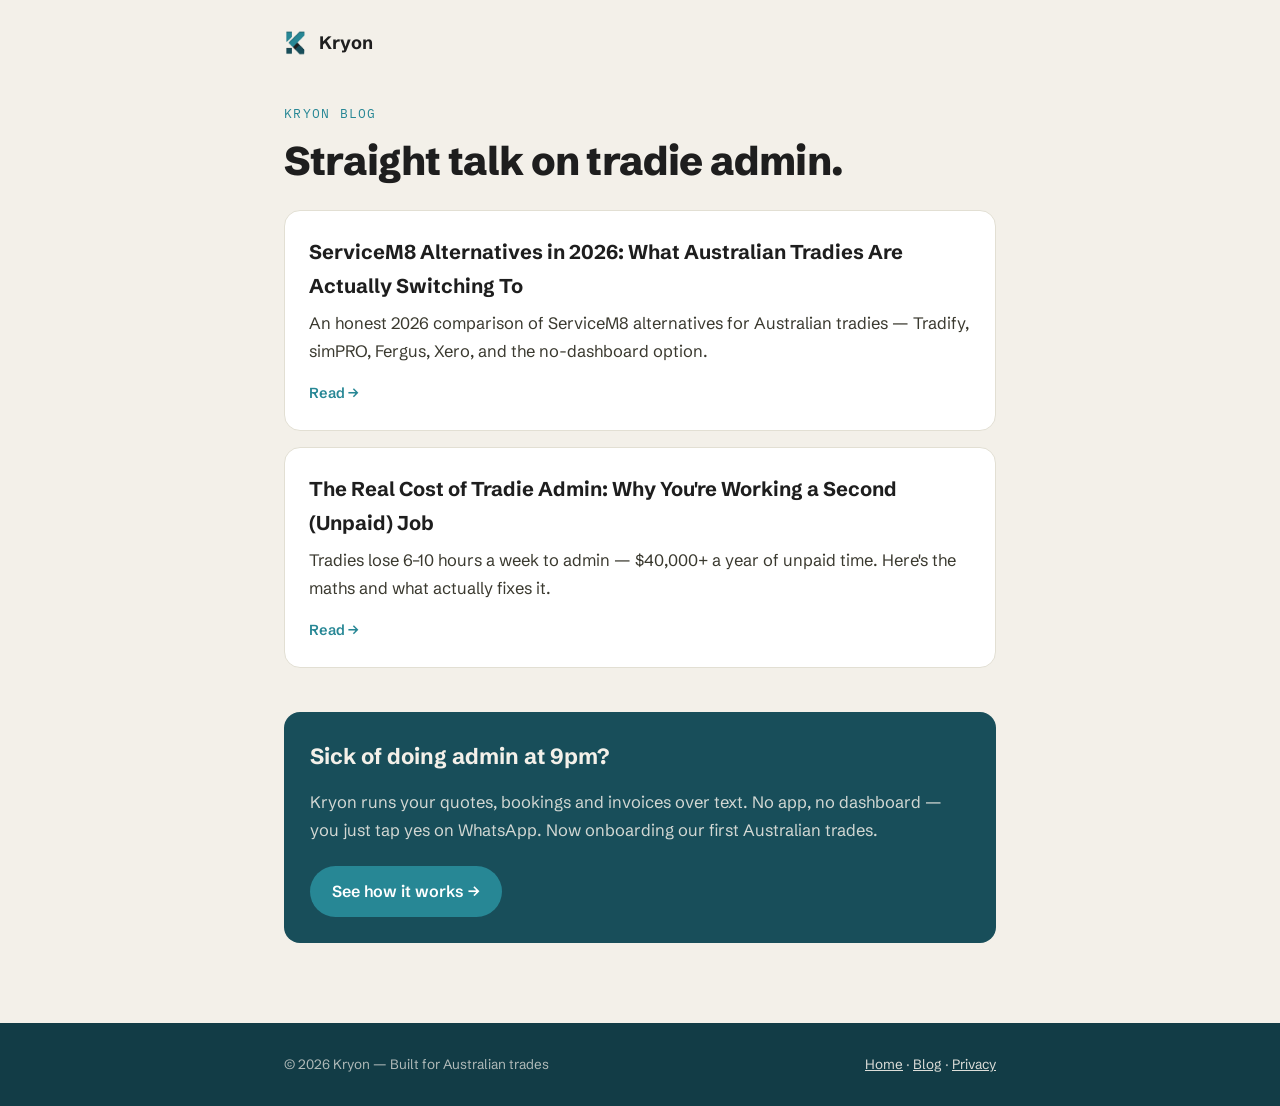
==== blog/index.html @ 8184611f "Fix waitlist form (was discarding submissions), add privacy policy + blog pages, footer links" ====
<!DOCTYPE html>
<html lang="en-AU">
<head>
<meta charset="utf-8">
<meta name="viewport" content="width=device-width, initial-scale=1">
<title>Blog — Kryon Blog</title>
<meta name="description" content="Straight talk on tradie admin, quoting, and running a trade business in Australia.">
<link rel="icon" href="../assets/kryon-mark.png">
<link href="https://fonts.googleapis.com/css2?family=IBM+Plex+Mono:wght@400;500&family=Schibsted+Grotesk:wght@400;500;600;700;800&display=swap" rel="stylesheet">
<style>
  :root { --teal:#278795; --deep:#184E5A; --ink:#1E1E1E; --cream:#F3F0E9; --muted:#5B5A51; }
  * { box-sizing:border-box; margin:0; }
  body { background:var(--cream); color:var(--ink); font-family:'Schibsted Grotesk',sans-serif; line-height:1.7; }
  header { max-width:760px; margin:0 auto; padding:28px 24px; }
  header a { display:flex; align-items:center; gap:11px; text-decoration:none; color:var(--ink); font-weight:700; font-size:18px; }
  header img { height:26px; }
  main { max-width:760px; margin:0 auto; padding:16px 24px 80px; }
  .eyebrow { font-family:'IBM Plex Mono',monospace; font-size:12.5px; letter-spacing:.1em; text-transform:uppercase; color:var(--teal); margin-bottom:14px; }
  h1 { font-size:clamp(28px,4.6vw,40px); font-weight:800; letter-spacing:-.02em; line-height:1.15; margin-bottom:26px; }
  h2 { font-size:22px; font-weight:700; margin:34px 0 12px; }
  p, li { font-size:16.5px; color:#3a392f; margin-bottom:14px; }
  ul, ol { padding-left:22px; margin-bottom:14px; }
  a { color:var(--teal); }
  strong { color:var(--ink); }
  table { border-collapse:collapse; width:100%; margin:18px 0; font-size:14.5px; }
  th, td { border:1px solid #d8d5c9; padding:9px 11px; text-align:left; }
  th { background:#e9e6db; font-weight:600; }
  .cta { background:var(--deep); color:#F3F0E9; border-radius:16px; padding:26px; margin-top:44px; }
  .cta p { color:rgba(243,240,233,.85); }
  .cta a { display:inline-block; background:var(--teal); color:#fff; text-decoration:none; font-weight:600; padding:12px 22px; border-radius:999px; margin-top:8px; }
  footer { background:#123C46; color:rgba(243,240,233,.7); }
  footer div { max-width:760px; margin:0 auto; padding:30px 24px; font-size:13.5px; display:flex; justify-content:space-between; flex-wrap:wrap; gap:12px; }
  footer a { color:rgba(243,240,233,.9); }
</style>
</head>
<body>
<header><a href="../index.html"><img src="../assets/kryon-mark.png" alt="Kryon">Kryon</a></header>
<main>
  <div class="eyebrow">Kryon Blog</div>
  <h1>Straight talk on tradie admin.</h1>
<style>.card{display:block;background:#fff;border:1px solid #e2dfd3;border-radius:16px;padding:24px;margin-bottom:16px;text-decoration:none;color:var(--ink);} .card .t{font-size:20px;font-weight:700;margin-bottom:6px;} .card .more{color:var(--teal);font-weight:600;font-size:14.5px;}</style>
<a class="card" href="./servicem8-alternatives.html"><div class="t">ServiceM8 Alternatives in 2026: What Australian Tradies Are Actually Switching To</div><p>An honest 2026 comparison of ServiceM8 alternatives for Australian tradies — Tradify, simPRO, Fergus, Xero, and the no-dashboard option.</p><span class="more">Read →</span></a><a class="card" href="./tradie-admin-cost.html"><div class="t">The Real Cost of Tradie Admin: Why You're Working a Second (Unpaid) Job</div><p>Tradies lose 6–10 hours a week to admin — $40,000+ a year of unpaid time. Here's the maths and what actually fixes it.</p><span class="more">Read →</span></a>
  <div class="cta"><h2 style="color:#F3F0E9; margin-top:0;">Sick of doing admin at 9pm?</h2><p>Kryon runs your quotes, bookings and invoices over text. No app, no dashboard — you just tap yes on WhatsApp. Now onboarding our first Australian trades.</p><a href="../index.html#waitlist">See how it works →</a></div>
</main>
<footer><div><span>© 2026 Kryon — Built for Australian trades</span><span><a href="../index.html">Home</a> · <a href="./index.html">Blog</a> · <a href="../privacy.html">Privacy</a></span></div></footer>
</body>
</html>
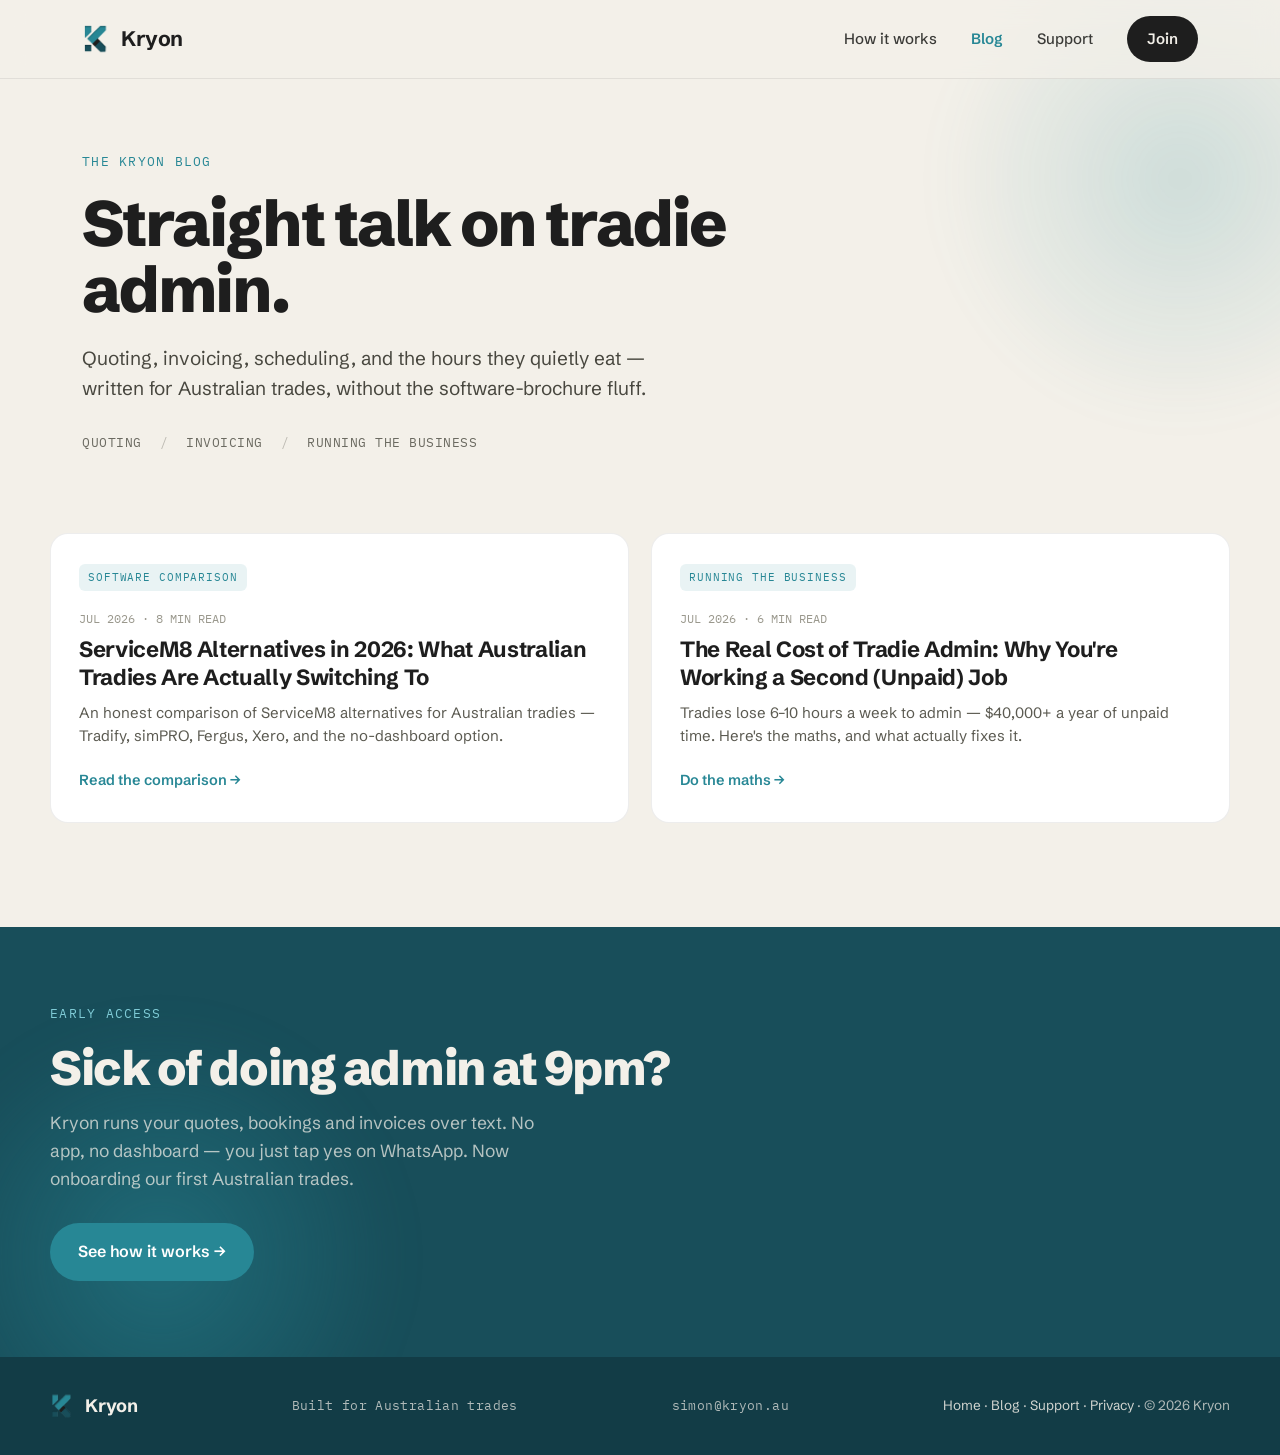
==== commit bffd9b0d: "Rebuild blog UI on shared design system, add /support how-to page, add sitemap/robots/OG tags, resty" ====
--- a/blog/index.html
+++ b/blog/index.html
@@ -3,45 +3,82 @@
 <head>
 <meta charset="utf-8">
 <meta name="viewport" content="width=device-width, initial-scale=1">
-<title>Blog — Kryon Blog</title>
-<meta name="description" content="Straight talk on tradie admin, quoting, and running a trade business in Australia.">
-<link rel="icon" href="../assets/kryon-mark.png">
+<title>Blog — Kryon</title>
+<meta name="description" content="Straight talk on tradie admin, quoting, and running a trade business in Australia — from the team building Kryon.">
+<link rel="canonical" href="https://kryon.au/blog/">
+<meta property="og:type" content="website">
+<meta property="og:site_name" content="Kryon">
+<meta property="og:title" content="The Kryon Blog — straight talk on tradie admin">
+<meta property="og:description" content="Quoting, invoicing, scheduling and the real cost of admin for Australian trades.">
+<meta property="og:url" content="https://kryon.au/blog/">
+<meta property="og:image" content="https://kryon.au/assets/kryon-mark.png">
+<link rel="icon" href="/assets/kryon-mark.png">
+<link rel="preconnect" href="https://fonts.googleapis.com">
+<link rel="preconnect" href="https://fonts.gstatic.com" crossorigin>
 <link href="https://fonts.googleapis.com/css2?family=IBM+Plex+Mono:wght@400;500&family=Schibsted+Grotesk:wght@400;500;600;700;800&display=swap" rel="stylesheet">
-<style>
-  :root { --teal:#278795; --deep:#184E5A; --ink:#1E1E1E; --cream:#F3F0E9; --muted:#5B5A51; }
-  * { box-sizing:border-box; margin:0; }
-  body { background:var(--cream); color:var(--ink); font-family:'Schibsted Grotesk',sans-serif; line-height:1.7; }
-  header { max-width:760px; margin:0 auto; padding:28px 24px; }
-  header a { display:flex; align-items:center; gap:11px; text-decoration:none; color:var(--ink); font-weight:700; font-size:18px; }
-  header img { height:26px; }
-  main { max-width:760px; margin:0 auto; padding:16px 24px 80px; }
-  .eyebrow { font-family:'IBM Plex Mono',monospace; font-size:12.5px; letter-spacing:.1em; text-transform:uppercase; color:var(--teal); margin-bottom:14px; }
-  h1 { font-size:clamp(28px,4.6vw,40px); font-weight:800; letter-spacing:-.02em; line-height:1.15; margin-bottom:26px; }
-  h2 { font-size:22px; font-weight:700; margin:34px 0 12px; }
-  p, li { font-size:16.5px; color:#3a392f; margin-bottom:14px; }
-  ul, ol { padding-left:22px; margin-bottom:14px; }
-  a { color:var(--teal); }
-  strong { color:var(--ink); }
-  table { border-collapse:collapse; width:100%; margin:18px 0; font-size:14.5px; }
-  th, td { border:1px solid #d8d5c9; padding:9px 11px; text-align:left; }
-  th { background:#e9e6db; font-weight:600; }
-  .cta { background:var(--deep); color:#F3F0E9; border-radius:16px; padding:26px; margin-top:44px; }
-  .cta p { color:rgba(243,240,233,.85); }
-  .cta a { display:inline-block; background:var(--teal); color:#fff; text-decoration:none; font-weight:600; padding:12px 22px; border-radius:999px; margin-top:8px; }
-  footer { background:#123C46; color:rgba(243,240,233,.7); }
-  footer div { max-width:760px; margin:0 auto; padding:30px 24px; font-size:13.5px; display:flex; justify-content:space-between; flex-wrap:wrap; gap:12px; }
-  footer a { color:rgba(243,240,233,.9); }
-</style>
+<link rel="stylesheet" href="/assets/site.css">
 </head>
 <body>
-<header><a href="../index.html"><img src="../assets/kryon-mark.png" alt="Kryon">Kryon</a></header>
-<main>
-  <div class="eyebrow">Kryon Blog</div>
-  <h1>Straight talk on tradie admin.</h1>
-<style>.card{display:block;background:#fff;border:1px solid #e2dfd3;border-radius:16px;padding:24px;margin-bottom:16px;text-decoration:none;color:var(--ink);} .card .t{font-size:20px;font-weight:700;margin-bottom:6px;} .card .more{color:var(--teal);font-weight:600;font-size:14.5px;}</style>
-<a class="card" href="./servicem8-alternatives.html"><div class="t">ServiceM8 Alternatives in 2026: What Australian Tradies Are Actually Switching To</div><p>An honest 2026 comparison of ServiceM8 alternatives for Australian tradies — Tradify, simPRO, Fergus, Xero, and the no-dashboard option.</p><span class="more">Read →</span></a><a class="card" href="./tradie-admin-cost.html"><div class="t">The Real Cost of Tradie Admin: Why You're Working a Second (Unpaid) Job</div><p>Tradies lose 6–10 hours a week to admin — $40,000+ a year of unpaid time. Here's the maths and what actually fixes it.</p><span class="more">Read →</span></a>
-  <div class="cta"><h2 style="color:#F3F0E9; margin-top:0;">Sick of doing admin at 9pm?</h2><p>Kryon runs your quotes, bookings and invoices over text. No app, no dashboard — you just tap yes on WhatsApp. Now onboarding our first Australian trades.</p><a href="../index.html#waitlist">See how it works →</a></div>
+
+<nav class="kry-nav">
+  <div class="wrap bar">
+    <a href="/" class="logo"><img src="/assets/kryon-mark.png" alt="Kryon"><span>Kryon</span></a>
+    <div class="links">
+      <a href="/#how" class="hide-sm">How it works</a>
+      <a href="/blog/" class="active">Blog</a>
+      <a href="/support/">Support</a>
+      <a href="/#waitlist" class="cta">Join</a>
+    </div>
+  </div>
+</nav>
+
+<header class="page-hero">
+  <div class="blob"></div>
+  <div class="wrap" style="position:relative;">
+    <div class="eyebrow">The Kryon Blog</div>
+    <h1>Straight talk on tradie admin.</h1>
+    <p class="lede">Quoting, invoicing, scheduling, and the hours they quietly eat — written for Australian trades, without the software-brochure fluff.</p>
+    <div class="meta"><span>QUOTING</span><span class="sep">/</span><span>INVOICING</span><span class="sep">/</span><span>RUNNING THE BUSINESS</span></div>
+  </div>
+</header>
+
+<main class="wrap sec" style="padding-top:24px;">
+  <div class="post-grid">
+    <a class="post-card" href="/blog/servicem8-alternatives.html">
+      <span class="tag">Software comparison</span>
+      <div class="datemeta">JUL 2026 · 8 MIN READ</div>
+      <h2>ServiceM8 Alternatives in 2026: What Australian Tradies Are Actually Switching To</h2>
+      <p>An honest comparison of ServiceM8 alternatives for Australian tradies — Tradify, simPRO, Fergus, Xero, and the no-dashboard option.</p>
+      <span class="more">Read the comparison →</span>
+    </a>
+    <a class="post-card" href="/blog/tradie-admin-cost.html">
+      <span class="tag">Running the business</span>
+      <div class="datemeta">JUL 2026 · 6 MIN READ</div>
+      <h2>The Real Cost of Tradie Admin: Why You're Working a Second (Unpaid) Job</h2>
+      <p>Tradies lose 6–10 hours a week to admin — $40,000+ a year of unpaid time. Here's the maths, and what actually fixes it.</p>
+      <span class="more">Do the maths →</span>
+    </a>
+  </div>
 </main>
-<footer><div><span>© 2026 Kryon — Built for Australian trades</span><span><a href="../index.html">Home</a> · <a href="./index.html">Blog</a> · <a href="../privacy.html">Privacy</a></span></div></footer>
+
+<section class="cta-band">
+  <div class="blob"></div>
+  <div class="wrap inner">
+    <div class="eyebrow">Early access</div>
+    <h2>Sick of doing admin at 9pm?</h2>
+    <p>Kryon runs your quotes, bookings and invoices over text. No app, no dashboard — you just tap yes on WhatsApp. Now onboarding our first Australian trades.</p>
+    <a class="btn" href="/#waitlist">See how it works →</a>
+  </div>
+</section>
+
+<footer class="kry-footer">
+  <div class="wrap inner">
+    <div class="logo"><img src="/assets/kryon-mark.png" alt="Kryon"><span>Kryon</span></div>
+    <div class="mono">Built for Australian trades</div>
+    <div class="mono">simon@kryon.au</div>
+    <div class="links"><a href="/">Home</a> · <a href="/blog/">Blog</a> · <a href="/support/">Support</a> · <a href="/privacy.html">Privacy</a> · © 2026 Kryon</div>
+  </div>
+</footer>
+
 </body>
-</html>+</html>
--- a/assets/site.css
+++ b/assets/site.css
@@ -0,0 +1,246 @@
+/* Kryon — shared site styles for subpages (blog, support, privacy).
+   Mirrors the design system of the main landing page (index.html). */
+
+:root {
+  --teal: #278795;
+  --teal-soft: rgba(39, 135, 149, 0.1);
+  --deep: #184E5A;
+  --ink: #1E1E1E;
+  --cream: #F3F0E9;
+  --cream-2: #EEEAE0;
+  --paper: #FFFFFF;
+  --muted: #5B5A51;
+  --muted-2: #6B6A61;
+  --faint: #9A988D;
+  --line: rgba(30, 30, 30, 0.08);
+  --line-strong: rgba(30, 30, 30, 0.12);
+  --footer: #123C46;
+  --font: 'Schibsted Grotesk', system-ui, sans-serif;
+  --mono: 'IBM Plex Mono', monospace;
+}
+
+* { box-sizing: border-box; margin: 0; padding: 0; }
+html { scroll-behavior: smooth; }
+::selection { background: var(--teal); color: #fff; }
+
+body {
+  background: var(--cream);
+  color: var(--ink);
+  font-family: var(--font);
+  line-height: 1.7;
+  -webkit-font-smoothing: antialiased;
+  overflow-x: hidden;
+}
+
+@keyframes kryRise { from { opacity: 0; transform: translateY(16px); } to { opacity: 1; transform: none; } }
+@keyframes kryDrift { 0%,100% { transform: translate(0,0) scale(1); } 50% { transform: translate(3%,-4%) scale(1.08); } }
+
+.wrap { max-width: 1180px; margin: 0 auto; padding-left: 32px; padding-right: 32px; }
+.wrap-narrow { max-width: 820px; margin: 0 auto; padding-left: 32px; padding-right: 32px; }
+
+/* ---------- Nav ---------- */
+.kry-nav {
+  position: sticky; top: 0; z-index: 60;
+  backdrop-filter: blur(12px); -webkit-backdrop-filter: blur(12px);
+  background: rgba(243, 240, 233, 0.72);
+  border-bottom: 1px solid var(--line);
+}
+.kry-nav .bar { display: flex; align-items: center; justify-content: space-between; gap: 24px; padding-top: 16px; padding-bottom: 16px; }
+.kry-nav .logo { display: flex; align-items: center; gap: 11px; text-decoration: none; color: var(--ink); }
+.kry-nav .logo img { height: 30px; width: auto; display: block; }
+.kry-nav .logo span { font-size: 21px; font-weight: 700; letter-spacing: -0.02em; }
+.kry-nav .links { display: flex; align-items: center; gap: 34px; }
+.kry-nav .links a { text-decoration: none; color: #3A3A37; font-size: 15px; font-weight: 500; }
+.kry-nav .links a:hover { color: var(--teal); }
+.kry-nav .links a.active { color: var(--teal); font-weight: 600; }
+.kry-nav .links a.cta { background: var(--ink); color: var(--cream); font-weight: 600; padding: 10px 20px; border-radius: 999px; }
+.kry-nav .links a.cta:hover { background: var(--teal); color: #fff; }
+@media (max-width: 640px) { .kry-nav .links { gap: 18px; } .kry-nav .links a.hide-sm { display: none; } }
+
+/* ---------- Page hero ---------- */
+.page-hero { position: relative; padding: 72px 0 56px; }
+.page-hero .blob {
+  position: absolute; top: -180px; right: -180px; width: 560px; height: 560px; border-radius: 50%;
+  background: radial-gradient(circle at center, rgba(39,135,149,0.18), rgba(39,135,149,0) 62%);
+  filter: blur(18px); animation: kryDrift 16s ease-in-out infinite; pointer-events: none;
+}
+.eyebrow {
+  font-family: var(--mono); font-size: 12.5px; letter-spacing: 0.1em;
+  text-transform: uppercase; color: var(--teal); margin-bottom: 18px;
+}
+.page-hero h1 {
+  font-size: clamp(38px, 5vw, 64px); line-height: 1.04; letter-spacing: -0.03em;
+  font-weight: 800; max-width: 820px; margin: 0 0 20px;
+}
+.page-hero .lede { font-size: 19px; line-height: 1.6; color: #48473F; max-width: 620px; }
+.page-hero .meta {
+  margin-top: 28px; display: flex; align-items: center; gap: 18px; flex-wrap: wrap;
+  font-family: var(--mono); font-size: 12.5px; letter-spacing: 0.04em; color: var(--muted-2);
+}
+.page-hero .meta .sep { opacity: 0.4; }
+
+/* ---------- Blog cards ---------- */
+.post-grid { display: grid; grid-template-columns: repeat(auto-fit, minmax(320px, 1fr)); gap: 22px; padding-bottom: 24px; }
+.post-card {
+  display: flex; flex-direction: column; background: var(--paper);
+  border: 1px solid var(--line); border-radius: 18px; padding: 30px 28px;
+  text-decoration: none; color: var(--ink);
+  transition: transform 0.25s ease, box-shadow 0.25s ease, border-color 0.25s ease;
+}
+.post-card:hover {
+  transform: translateY(-3px);
+  border-color: rgba(39, 135, 149, 0.35);
+  box-shadow: 0 24px 48px -28px rgba(24, 78, 90, 0.35);
+}
+.post-card .tag {
+  font-family: var(--mono); font-size: 11px; letter-spacing: 0.08em; text-transform: uppercase;
+  color: var(--teal); background: var(--teal-soft); padding: 4px 9px; border-radius: 6px;
+  align-self: flex-start; margin-bottom: 18px;
+}
+.post-card h2 { font-size: 22px; font-weight: 700; letter-spacing: -0.015em; line-height: 1.25; margin: 0 0 10px; }
+.post-card p { font-size: 15px; line-height: 1.55; color: var(--muted); margin: 0 0 20px; }
+.post-card .more { margin-top: auto; font-size: 14.5px; font-weight: 600; color: var(--teal); }
+.post-card .datemeta { font-family: var(--mono); font-size: 11.5px; color: var(--faint); margin-bottom: 8px; }
+
+/* ---------- Article prose ---------- */
+.article { padding: 8px 0 72px; }
+.article .prose h2 {
+  font-size: clamp(24px, 3vw, 30px); font-weight: 800; letter-spacing: -0.02em;
+  line-height: 1.15; margin: 46px 0 14px;
+}
+.article .prose h3 { font-size: 20px; font-weight: 700; margin: 32px 0 10px; }
+.article .prose p, .article .prose li { font-size: 17px; line-height: 1.75; color: #3A392F; margin-bottom: 16px; }
+.article .prose ul, .article .prose ol { padding-left: 24px; margin-bottom: 16px; }
+.article .prose a { color: var(--teal); text-decoration-thickness: 1px; text-underline-offset: 3px; }
+.article .prose strong { color: var(--ink); }
+.article .prose em { color: var(--muted); }
+.article .prose table {
+  border-collapse: collapse; width: 100%; margin: 24px 0; font-size: 14.5px;
+  background: var(--paper); border-radius: 12px; overflow: hidden;
+  border: 1px solid var(--line-strong);
+}
+.article .prose th, .article .prose td { border-bottom: 1px solid var(--line); padding: 12px 14px; text-align: left; vertical-align: top; }
+.article .prose th {
+  background: var(--cream-2); font-family: var(--mono); font-size: 11.5px;
+  letter-spacing: 0.06em; text-transform: uppercase; color: var(--deep); font-weight: 500;
+}
+.article .prose tr:last-child td { border-bottom: none; }
+.article .prose blockquote {
+  border-left: 3px solid var(--teal); background: var(--teal-soft);
+  border-radius: 0 12px 12px 0; padding: 16px 20px; margin: 22px 0;
+}
+.article .prose blockquote p { margin: 0; color: var(--deep); }
+
+/* ---------- Step rows (support / how-to) ---------- */
+.step-rows { margin-top: 8px; }
+.step-row {
+  display: grid; grid-template-columns: 88px 1fr auto; gap: 20px; align-items: start;
+  padding: 28px 0; border-top: 1px solid var(--line-strong);
+}
+.step-row:last-child { border-bottom: 1px solid var(--line-strong); }
+.step-row .num { font-family: var(--mono); font-size: 22px; color: var(--teal); line-height: 1.3; }
+.step-row .body .t { font-size: 20px; font-weight: 700; margin-bottom: 6px; letter-spacing: -0.01em; }
+.step-row .body .d { font-size: 15.5px; color: var(--muted); max-width: 620px; line-height: 1.65; }
+.step-row .chip {
+  font-family: var(--mono); font-size: 11px; letter-spacing: 0.06em; color: var(--faint);
+  text-transform: uppercase; white-space: nowrap; padding-top: 6px;
+}
+@media (max-width: 640px) {
+  .step-row { grid-template-columns: 48px 1fr; }
+  .step-row .chip { display: none; }
+}
+
+/* ---------- Cards grid (support) ---------- */
+.card-grid { display: grid; grid-template-columns: repeat(auto-fit, minmax(260px, 1fr)); gap: 22px; }
+.info-card { background: var(--paper); border: 1px solid var(--line); border-radius: 18px; padding: 28px; }
+.info-card .icon {
+  width: 46px; height: 46px; border-radius: 13px; background: var(--teal-soft);
+  display: flex; align-items: center; justify-content: center;
+  font-family: var(--mono); font-weight: 500; color: var(--teal); font-size: 17px; margin-bottom: 20px;
+}
+.info-card h3 { font-size: 19px; font-weight: 700; margin-bottom: 8px; }
+.info-card p { font-size: 14.5px; line-height: 1.6; color: var(--muted); }
+.info-card p + p { margin-top: 10px; }
+.info-card code, .msg code {
+  font-family: var(--mono); font-size: 13px; color: var(--deep);
+  background: var(--teal-soft); padding: 2px 6px; border-radius: 5px;
+}
+
+/* ---------- Section shells ---------- */
+.band { background: var(--cream-2); border-top: 1px solid rgba(30,30,30,0.06); border-bottom: 1px solid rgba(30,30,30,0.06); }
+.sec { padding: 80px 0; scroll-margin-top: 88px; }
+.sec-head { margin-bottom: 40px; }
+.sec-head h2 { font-size: clamp(30px, 3.8vw, 46px); line-height: 1.06; letter-spacing: -0.03em; font-weight: 800; max-width: 680px; margin: 0 0 12px; }
+.sec-head .sub { font-size: 17px; color: var(--muted-2); max-width: 580px; }
+
+/* ---------- Chat mock (support) ---------- */
+.chat {
+  background: var(--paper); border: 1px solid var(--line); border-radius: 22px; overflow: hidden;
+  box-shadow: 0 34px 70px -30px rgba(24,78,90,0.25), 0 6px 18px -8px rgba(24,78,90,0.12);
+}
+.chat .chat-top {
+  display: flex; align-items: center; justify-content: space-between;
+  padding: 14px 20px; border-bottom: 1px solid rgba(30,30,30,0.07); background: #FAF8F3;
+}
+.chat .chat-top .id { display: flex; align-items: center; gap: 9px; font-family: var(--mono); font-size: 12.5px; color: #48473F; }
+.chat .chat-top .dot { width: 8px; height: 8px; border-radius: 50%; background: var(--teal); box-shadow: 0 0 0 3px rgba(39,135,149,0.18); }
+.chat .chat-top .live {
+  font-family: var(--mono); font-size: 11px; letter-spacing: 0.1em; color: var(--teal);
+  background: var(--teal-soft); padding: 4px 9px; border-radius: 6px;
+}
+.chat .msgs { padding: 20px; display: flex; flex-direction: column; gap: 12px; }
+.msg { max-width: 86%; font-size: 14.5px; line-height: 1.45; padding: 12px 15px; }
+.msg.in { align-self: flex-start; background: #EFEBE1; color: var(--ink); border-radius: 16px 16px 16px 4px; }
+.msg.out { align-self: flex-end; background: rgba(39,135,149,0.1); border: 1px solid rgba(39,135,149,0.22); border-radius: 16px 16px 4px 16px; }
+.msg .from {
+  font-family: var(--mono); font-size: 10.5px; letter-spacing: 0.08em; color: var(--teal);
+  text-transform: uppercase; margin-bottom: 7px;
+}
+.msg .btns { display: flex; gap: 8px; margin-top: 11px; flex-wrap: wrap; }
+.msg .btn-solid { font-size: 13px; font-weight: 600; color: #fff; background: var(--teal); padding: 7px 16px; border-radius: 999px; }
+.msg .btn-ghost { font-size: 13px; font-weight: 600; color: var(--deep); background: #fff; border: 1px solid rgba(39,135,149,0.3); padding: 7px 16px; border-radius: 999px; }
+.msg .note { font-family: var(--mono); font-size: 11px; color: var(--faint); margin-top: 8px; }
+
+/* ---------- FAQ ---------- */
+.faq details { border-top: 1px solid var(--line-strong); }
+.faq details:last-child { border-bottom: 1px solid var(--line-strong); }
+.faq summary {
+  cursor: pointer; list-style: none; display: flex; justify-content: space-between; align-items: center;
+  gap: 20px; padding: 22px 0; font-size: 18px; font-weight: 700; letter-spacing: -0.01em;
+}
+.faq summary::-webkit-details-marker { display: none; }
+.faq summary::after { content: '+'; font-family: var(--mono); font-size: 20px; color: var(--teal); flex-shrink: 0; }
+.faq details[open] summary::after { content: '–'; }
+.faq .a { padding: 0 0 22px; font-size: 15.5px; line-height: 1.7; color: var(--muted); max-width: 720px; }
+.faq .a code { font-family: var(--mono); font-size: 13px; color: var(--deep); background: var(--teal-soft); padding: 2px 6px; border-radius: 5px; }
+
+/* ---------- CTA band ---------- */
+.cta-band { background: var(--deep); color: var(--cream); position: relative; overflow: hidden; }
+.cta-band .blob {
+  position: absolute; bottom: -160px; left: -100px; width: 520px; height: 520px; border-radius: 50%;
+  background: radial-gradient(circle at center, rgba(39,135,149,0.5), rgba(39,135,149,0) 65%);
+  filter: blur(20px); animation: kryDrift 18s ease-in-out infinite; pointer-events: none;
+}
+.cta-band .inner { position: relative; padding: 76px 0; }
+.cta-band .eyebrow { color: #7FCBD6; }
+.cta-band h2 { font-size: clamp(30px, 4vw, 48px); line-height: 1.06; letter-spacing: -0.03em; font-weight: 800; margin: 0 0 16px; max-width: 640px; }
+.cta-band p { font-size: 17.5px; line-height: 1.6; color: rgba(243,240,233,0.72); max-width: 520px; margin-bottom: 30px; }
+.cta-band .btn {
+  display: inline-block; text-decoration: none; background: var(--teal); color: #fff;
+  font-size: 16px; font-weight: 600; padding: 15px 28px; border-radius: 999px;
+}
+.cta-band .btn:hover { background: #2FA0B0; }
+
+/* ---------- Footer ---------- */
+.kry-footer { background: var(--footer); color: rgba(243,240,233,0.7); }
+.kry-footer .inner {
+  padding: 34px 0; display: flex; align-items: center; justify-content: space-between;
+  flex-wrap: wrap; gap: 18px;
+}
+.kry-footer .logo { display: flex; align-items: center; gap: 11px; }
+.kry-footer .logo img { height: 26px; width: auto; display: block; }
+.kry-footer .logo span { font-size: 18px; font-weight: 700; letter-spacing: -0.02em; color: var(--cream); }
+.kry-footer .mono { font-family: var(--mono); font-size: 12.5px; letter-spacing: 0.03em; }
+.kry-footer .links { font-size: 13.5px; }
+.kry-footer .links a { color: rgba(243,240,233,0.85); text-decoration: none; }
+.kry-footer .links a:hover { color: #fff; }
